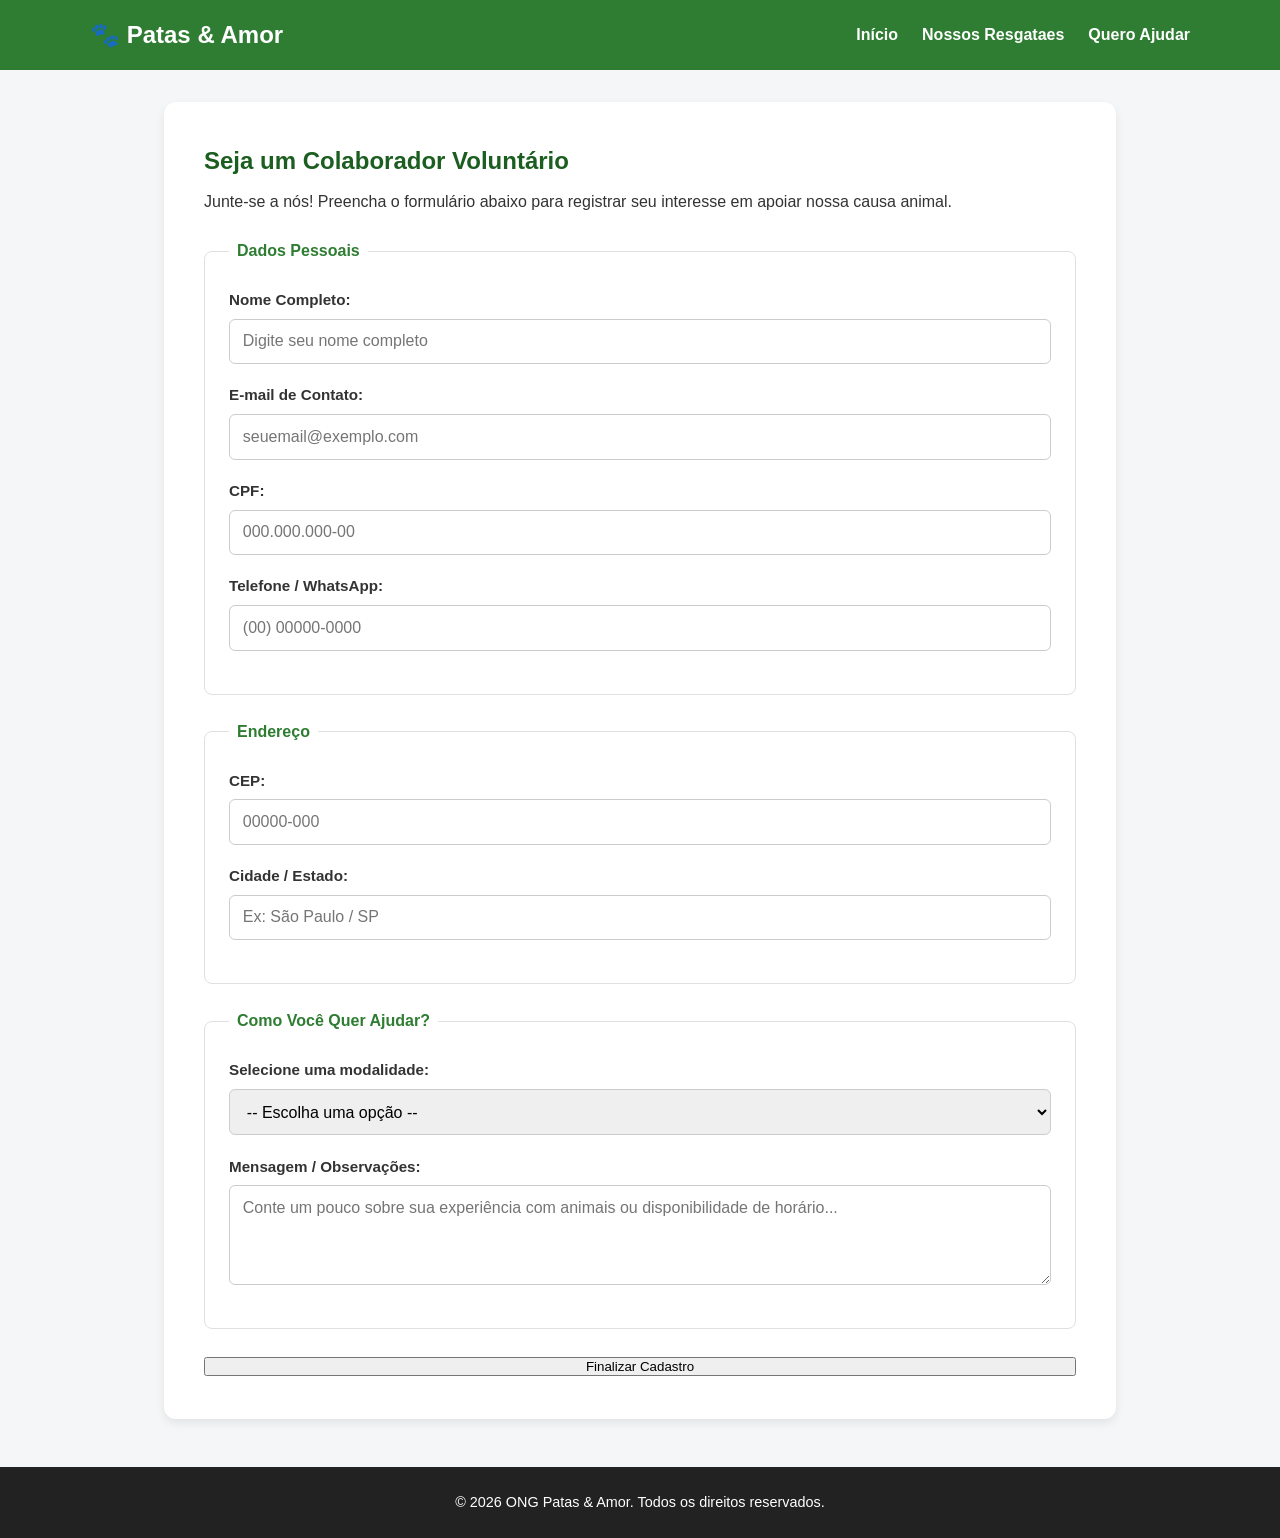
==== cadastro.html @ e6ff06d5 "feat: projeto ONG semantico com mascaras" ====
<!DOCTYPE html>
<html lang="pt-BR">
<head>
    <meta charset="UTF-8">
    <meta name="viewport" content="width=device-width, initial-scale=1.0">
    <title>Cadastro de Voluntário | ONG Patas & Amor</title>
    <link rel="stylesheet" href="css/style.css">
</head>
<body>

    <header>
        <nav>
            <div class="logo">
                <h1>🐾 Patas & Amor</h1>
            </div>
            <ul>
                <li><a href="index.html">Início</a></li>
                <li><a href="projetos.html">Nossos Resgataes</a></li>
                <li><a href="cadastro.html">Quero Ajudar</a></li>
            </ul>
        </nav>
    </header>

    <main>
        <section class="form-section">
            <h1>Seja um Colaborador Voluntário</h1>
            <p>Junte-se a nós! Preencha o formulário abaixo para registrar seu interesse em apoiar nossa causa animal.</p>

            <form id="form-cadastro" action="#" method="POST">
                
                <!-- Dados Pessoais -->
                <fieldset>
                    <legend>Dados Pessoais</legend>

                    <div class="input-group">
                        <label for="nome">Nome Completo:</label>
                        <input type="text" id="nome" name="nome" required minlength="3" placeholder="Digite seu nome completo">
                    </div>

                    <div class="input-group">
                        <label for="email">E-mail de Contato:</label>
                        <input type="email" id="email" name="email" required placeholder="seuemail@exemplo.com">
                    </div>

                    <div class="input-group">
                        <label for="cpf">CPF:</label>
                        <input type="text" id="cpf" name="cpf" required placeholder="000.000.000-00" maxlength="14">
                    </div>

                    <div class="input-group">
                        <label for="telefone">Telefone / WhatsApp:</label>
                        <input type="tel" id="telefone" name="telefone" required placeholder="(00) 00000-0000" maxlength="15">
                    </div>
                </fieldset>

                <!-- Endereço -->
                <fieldset>
                    <legend>Endereço</legend>

                    <div class="input-group">
                        <label for="cep">CEP:</label>
                        <input type="text" id="cep" name="cep" required placeholder="00000-000" maxlength="9">
                    </div>

                    <div class="input-group">
                        <label for="cidade">Cidade / Estado:</label>
                        <input type="text" id="cidade" name="cidade" required placeholder="Ex: São Paulo / SP">
                    </div>
                </fieldset>

                <!-- Tipo de Ajuda -->
                <fieldset>
                    <legend>Como Você Quer Ajudar?</legend>

                    <div class="input-group">
                        <label for="tipo-ajuda">Selecione uma modalidade:</label>
                        <select id="tipo-ajuda" name="tipo-ajuda" required>
                            <option value="">-- Escolha uma opção --</option>
                            <option value="lar-temporario">Ser Lar Temporário (Abrigar cão/gato)</option>
                            <option value="resgate-transporte">Resgate e Transporte de Animais</option>
                            <option value="eventos-feiras">Apoio em Feiras de Adoção</option>
                            <option value="redes-sociais">Divulgação e Redes Sociais</option>
                        </select>
                    </div>

                    <div class="input-group">
                        <label for="mensagem">Mensagem / Observações:</label>
                        <textarea id="mensagem" name="mensagem" rows="4" placeholder="Conte um pouco sobre sua experiência com animais ou disponibilidade de horário..."></textarea>
                    </div>
                </fieldset>

                <button type="submit" class="btn-submit">Finalizar Cadastro</button>
            </form>
        </section>
    </main>

    <footer>
        <p>&copy; 2026 ONG Patas & Amor. Todos os direitos reservados.</p>
    </footer>

    <!-- Script das Máscaras de Entrada -->
    <script src="js/script.js"></script>
</body>
</html>
---- css/style.css ----
/* Resete Básico e Variáveis de Cor */
* {
    margin: 0;
    padding: 0;
    box-sizing: border-box;
    font-family: 'Segoe UI', Tahoma, Geneva, Verdana, sans-serif;
}

:root {
    --cor-principal: #2e7d32;      /* Verde sustentável */
    --cor-secundaria: #1b5e20;     /* Verde escuro */
    --cor-fundo: #f4f6f8;          /* Cinza claro */
    --cor-texto: #333333;
    --cor-cards: #ffffff;
}

body {
    background-color: var(--cor-fundo);
    color: var(--cor-texto);
    line-height: 1.6;
}

/* Cabeçalho e Navegação */
header {
    background-color: var(--cor-principal);
    color: #ffffff;
    padding: 1rem 2rem;
}

nav {
    display: flex;
    justify-content: space-between;
    align-items: center;
    max-width: 1100px;
    margin: 0 auto;
}

nav ul {
    display: flex;
    list-style: none;
    gap: 1.5rem;
}

nav a {
    color: #ffffff;
    text-decoration: none;
    font-weight: 600;
    transition: opacity 0.2s;
}

nav a:hover {
    opacity: 0.8;
}

/* Conteúdo Principal */
main {
    max-width: 1000px;
    margin: 2rem auto;
    padding: 0 1.5rem;
}

/* Seção Hero e Seções Comuns */
.hero {
    background-color: var(--cor-cards);
    padding: 2.5rem 2.5rem 3rem 2.5rem; /* Aumentado o padding inferior para 3rem */
    border-radius: 12px;
    text-align: center;
    box-shadow: 0 4px 6px rgba(0, 0, 0, 0.05);
    margin-bottom: 2.5rem; /* Distância entre o card hero e a seção sobre */
}

.hero h2 {
    color: var(--cor-secundaria);
    margin-bottom: 0.8rem;
}

.sobre, .intro-projetos {
    background-color: var(--cor-cards);
    padding: 2rem;
    border-radius: 12px;
    margin-bottom: 2rem;
    box-shadow: 0 4px 6px rgba(0, 0, 0, 0.05);
}

/* Correção do Título da Seção */
.pilares h2, .lista-projetos h2.titulo-secao {
    grid-column: 1 / -1;
    width: 100%;
    margin-bottom: 1rem;
    color: var(--cor-secundaria);
}

/* Grid de Pilares e Projetos */
.pilares, .lista-projetos {
    display: grid;
    grid-template-columns: repeat(auto-fit, minmax(280px, 1fr));
    gap: 1.5rem;
    margin-bottom: 2rem;
}

.pilar-card, .projeto-card {
    background-color: var(--cor-cards);
    padding: 1.5rem;
    border-radius: 10px;
    border-left: 5px solid var(--cor-principal);
    box-shadow: 0 2px 5px rgba(0, 0, 0, 0.05);
}

.pilar-card h3, .projeto-card h2 {
    margin-bottom: 0.5rem;
    color: var(--cor-secundaria);
}

/* Formulário de Cadastro */
.form-section {
    background-color: var(--cor-cards);
    padding: 2.5rem;
    border-radius: 12px;
    box-shadow: 0 4px 10px rgba(0, 0, 0, 0.08);
}

.form-section h1 {
    color: var(--cor-secundaria);
    margin-bottom: 0.5rem;
}

fieldset {
    border: 1px solid #e0e0e0;
    border-radius: 8px;
    padding: 1.5rem;
    margin: 1.5rem 0;
}

legend {
    font-weight: bold;
    color: var(--cor-principal);
    padding: 0 0.5rem;
}

.input-group {
    display: flex;
    flex-direction: column;
    margin-bottom: 1.2rem;
}

.input-group label {
    font-weight: 600;
    margin-bottom: 0.4rem;
    font-size: 0.95rem;
}

.input-group input, 
.input-group select, 
.input-group textarea {
    padding: 0.8rem;
    border: 1px solid #ccc;
    border-radius: 6px;
    font-size: 1rem;
}

.input-group input:focus, 
.input-group select:focus, 
.input-group textarea:focus {
    outline: none;
    border-color: var(--cor-principal);
    box-shadow: 0 0 5px rgba(46, 125, 50, 0.3);
}

/* Botões */
.btn {
    display: inline-block; /* Garante que o link aceite margens corretamente */
    background-color: var(--cor-principal);
    color: #ffffff;
    padding: 0.8rem 1.8rem;
    border: none;
    border-radius: 6px;
    text-decoration: none;
    font-weight: bold;
    font-size: 1rem;
    cursor: pointer;
    transition: background-color 0.2s;
    margin-top: 1.5rem;    /* Espaço em relação ao texto de cima */
    margin-bottom: 0.5rem; /* Margem de segurança inferior */
}

.btn-submit {
    width: 100%;
}

.btn:hover, .btn-submit:hover {
    background-color: var(--cor-secundaria);
}

/* Rodapé */
footer {
    text-align: center;
    padding: 1.5rem;
    background-color: #222222;
    color: #ffffff;
    margin-top: 3rem;
    font-size: 0.9rem;
}
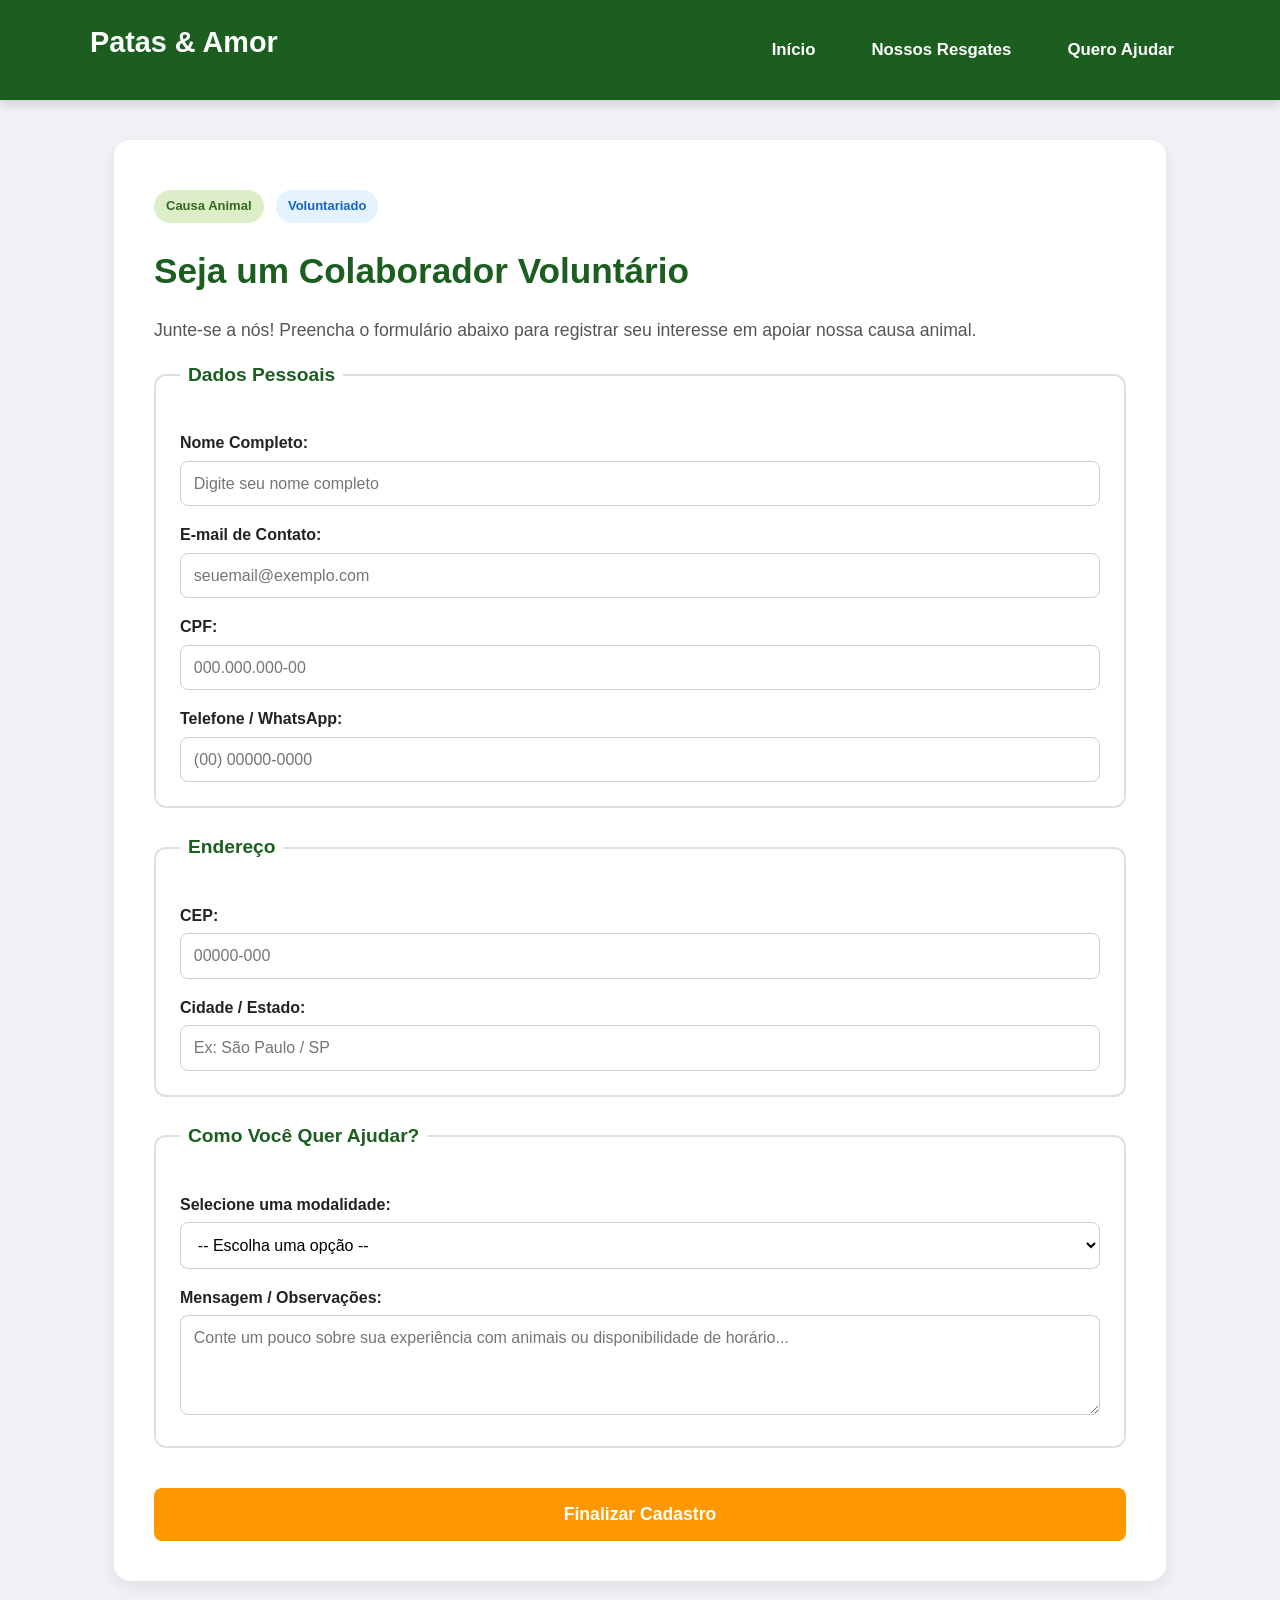
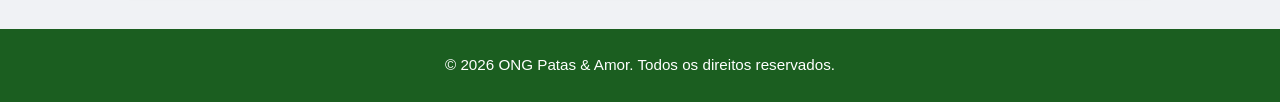
==== commit 0c3a36db: "feat: adiciona validacao de formulario, modal de confirmacao e documentacao readme" ====
--- a/cadastro.html
+++ b/cadastro.html
@@ -11,11 +11,11 @@
     <header>
         <nav>
             <div class="logo">
-                <h1>🐾 Patas & Amor</h1>
+                <h1>Patas & Amor</h1>
             </div>
             <ul>
                 <li><a href="index.html">Início</a></li>
-                <li><a href="projetos.html">Nossos Resgataes</a></li>
+                <li><a href="projetos.html">Nossos Resgates</a></li>
                 <li><a href="cadastro.html">Quero Ajudar</a></li>
             </ul>
         </nav>
@@ -23,8 +23,21 @@
 
     <main>
         <section class="form-section">
+
+            <!-- 1. BADGES (Etiquetas de Categoria no Topo) -->
+            <div class="desafio-badges">
+                <span class="badge badge-sucesso">Causa Animal</span>
+                <span class="badge badge-info">Voluntariado</span>
+            </div>
+
             <h1>Seja um Colaborador Voluntário</h1>
             <p>Junte-se a nós! Preencha o formulário abaixo para registrar seu interesse em apoiar nossa causa animal.</p>
+
+            <!-- 2. ALERTA / TOAST (Caixa de Notificação) -->
+            <!-- ALERTA DE SUCESSO (Inicia oculto) -->
+           <div id="alerta-sucesso" class="alert alert-sucesso hidden">
+                 <strong>Sucesso!</strong> O seu cadastro foi validado e recebido com sucesso.
+             </div>
 
             <form id="form-cadastro" action="#" method="POST">
                 
@@ -92,12 +105,24 @@
                 <button type="submit" class="btn-submit">Finalizar Cadastro</button>
             </form>
         </section>
+
+        <!-- 3. MODAL (Caixa Suspensa) -->
+        <div class="modal-backdrop">
+            <div class="modal-content">
+                <h3>Cadastro Recebido!</h3>
+                <p>Obrigado por se voluntariar! Nossa equipe entrará em contato em breve.</p>
+                <button type="button" class="btn-fechar">Fechar</button>
+            </div>
+        </div>
     </main>
 
     <footer>
         <p>&copy; 2026 ONG Patas & Amor. Todos os direitos reservados.</p>
     </footer>
 
+    <!-- Toast Container para Notificações -->
+<div id="toast" class="toast">Mensagem de teste!</div>
+
     <!-- Script das Máscaras de Entrada -->
     <script src="js/script.js"></script>
 </body>
--- a/css/style.css
+++ b/css/style.css
@@ -1,202 +1,377 @@
-/* Resete Básico e Variáveis de Cor */
+/* ==========================================================================
+   1. CONFIGURAÇÕES GERAIS E CORES
+   ========================================================================== */
+:root {
+  --verde-principal: #1b5e20;
+  --verde-hover: #2e7d32;
+  --fundo-pagina: #f0f2f5;
+  --fundo-card: #ffffff;
+  --texto-principal: #222222;
+  --texto-suave: #555555;
+  --destaque-botao: #ff9800;
+  --destaque-botao-hover: #f57c00;
+}
+
 * {
-    margin: 0;
-    padding: 0;
-    box-sizing: border-box;
-    font-family: 'Segoe UI', Tahoma, Geneva, Verdana, sans-serif;
-}
-
-:root {
-    --cor-principal: #2e7d32;      /* Verde sustentável */
-    --cor-secundaria: #1b5e20;     /* Verde escuro */
-    --cor-fundo: #f4f6f8;          /* Cinza claro */
-    --cor-texto: #333333;
-    --cor-cards: #ffffff;
+  margin: 0;
+  padding: 0;
+  box-sizing: border-box;
 }
 
 body {
-    background-color: var(--cor-fundo);
-    color: var(--cor-texto);
-    line-height: 1.6;
-}
-
-/* Cabeçalho e Navegação */
+  font-family: 'Segoe UI', Tahoma, Geneva, Verdana, sans-serif;
+  background-color: var(--fundo-pagina);
+  color: var(--texto-principal);
+  line-height: 1.6;
+}
+
+/* ==========================================================================
+   2. CABEÇALHO E NAVEGAÇÃO
+   ========================================================================== */
 header {
-    background-color: var(--cor-principal);
-    color: #ffffff;
-    padding: 1rem 2rem;
-}
-
-nav {
-    display: flex;
-    justify-content: space-between;
-    align-items: center;
-    max-width: 1100px;
-    margin: 0 auto;
+  background-color: var(--verde-principal);
+  padding: 1.2rem 2rem;
+  box-shadow: 0 4px 10px rgba(0, 0, 0, 0.15);
+  position: sticky;
+  top: 0;
+  z-index: 100;
+}
+
+header nav {
+  max-width: 1100px;
+  margin: 0 auto;
+  display: flex;
+  justify-content: space-between;
+  align-items: center;
+}
+
+.logo, header h1, header nav > a:first-child {
+  color: #ffffff !important;
+  font-size: 1.8rem;
+  font-weight: bold;
+  text-decoration: none;
+  display: flex;
+  align-items: center;
+  gap: 10px;
 }
 
 nav ul {
-    display: flex;
-    list-style: none;
-    gap: 1.5rem;
+  display: flex;
+  gap: 1.5rem;
+  list-style: none;
 }
 
 nav a {
-    color: #ffffff;
-    text-decoration: none;
-    font-weight: 600;
-    transition: opacity 0.2s;
+  color: #ffffff;
+  text-decoration: none;
+  font-size: 1.05rem;
+  font-weight: 600;
+  padding: 0.5rem 1rem;
+  border-radius: 6px;
+  transition: background-color 0.3s ease;
 }
 
 nav a:hover {
-    opacity: 0.8;
-}
-
-/* Conteúdo Principal */
+  background-color: var(--verde-hover);
+}
+
+/* ==========================================================================
+   3. ESTRUTURA PRINCIPAL E CARDS
+   ========================================================================== */
 main {
-    max-width: 1000px;
-    margin: 2rem auto;
-    padding: 0 1.5rem;
-}
-
-/* Seção Hero e Seções Comuns */
-.hero {
-    background-color: var(--cor-cards);
-    padding: 2.5rem 2.5rem 3rem 2.5rem; /* Aumentado o padding inferior para 3rem */
-    border-radius: 12px;
-    text-align: center;
-    box-shadow: 0 4px 6px rgba(0, 0, 0, 0.05);
-    margin-bottom: 2.5rem; /* Distância entre o card hero e a seção sobre */
-}
-
-.hero h2 {
-    color: var(--cor-secundaria);
-    margin-bottom: 0.8rem;
-}
-
-.sobre, .intro-projetos {
-    background-color: var(--cor-cards);
-    padding: 2rem;
-    border-radius: 12px;
-    margin-bottom: 2rem;
-    box-shadow: 0 4px 6px rgba(0, 0, 0, 0.05);
-}
-
-/* Correção do Título da Seção */
-.pilares h2, .lista-projetos h2.titulo-secao {
-    grid-column: 1 / -1;
-    width: 100%;
-    margin-bottom: 1rem;
-    color: var(--cor-secundaria);
-}
-
-/* Grid de Pilares e Projetos */
-.pilares, .lista-projetos {
-    display: grid;
-    grid-template-columns: repeat(auto-fit, minmax(280px, 1fr));
-    gap: 1.5rem;
-    margin-bottom: 2rem;
-}
-
-.pilar-card, .projeto-card {
-    background-color: var(--cor-cards);
-    padding: 1.5rem;
-    border-radius: 10px;
-    border-left: 5px solid var(--cor-principal);
-    box-shadow: 0 2px 5px rgba(0, 0, 0, 0.05);
-}
-
-.pilar-card h3, .projeto-card h2 {
-    margin-bottom: 0.5rem;
-    color: var(--cor-secundaria);
-}
-
-/* Formulário de Cadastro */
-.form-section {
-    background-color: var(--cor-cards);
-    padding: 2.5rem;
-    border-radius: 12px;
-    box-shadow: 0 4px 10px rgba(0, 0, 0, 0.08);
-}
-
-.form-section h1 {
-    color: var(--cor-secundaria);
-    margin-bottom: 0.5rem;
-}
-
+  max-width: 1100px;
+  margin: 2.5rem auto;
+  padding: 0 1.5rem;
+}
+
+section {
+  background-color: var(--fundo-card);
+  padding: 2.5rem;
+  border-radius: 16px;
+  box-shadow: 0 6px 18px rgba(0, 0, 0, 0.08);
+  margin-bottom: 2rem;
+}
+
+h1 {
+  color: var(--verde-principal);
+  font-size: 2.2rem;
+  margin-bottom: 1rem;
+}
+
+h2 {
+  color: var(--verde-principal);
+  font-size: 1.6rem;
+  margin-bottom: 1rem;
+  border-bottom: 3px solid var(--fundo-pagina);
+  padding-bottom: 0.5rem;
+}
+
+p {
+  color: var(--texto-suave);
+  font-size: 1.1rem;
+  margin-bottom: 1rem;
+}
+
+img {
+  width: 100%;
+  max-height: 450px;
+  object-fit: cover;
+  border-radius: 12px;
+  margin: 1.5rem 0;
+  box-shadow: 0 4px 12px rgba(0, 0, 0, 0.1);
+}
+
+.grid-cards, article {
+  background-color: #f9fbf9;
+  border: 1px solid #e0e0e0;
+  border-left: 6px solid var(--verde-principal);
+  padding: 1.5rem;
+  border-radius: 12px;
+  margin-top: 1.2rem;
+  box-shadow: 0 3px 8px rgba(0, 0, 0, 0.04);
+}
+
+/* ==========================================================================
+   4. FORMULÁRIO DE CADASTRO (cadastro.html)
+   ========================================================================== */
 fieldset {
-    border: 1px solid #e0e0e0;
-    border-radius: 8px;
-    padding: 1.5rem;
-    margin: 1.5rem 0;
+  border: 2px solid #e0e0e0;
+  border-radius: 12px;
+  padding: 1.5rem;
+  margin-bottom: 1.5rem;
 }
 
 legend {
-    font-weight: bold;
-    color: var(--cor-principal);
-    padding: 0 0.5rem;
-}
-
-.input-group {
-    display: flex;
-    flex-direction: column;
-    margin-bottom: 1.2rem;
-}
-
-.input-group label {
-    font-weight: 600;
-    margin-bottom: 0.4rem;
-    font-size: 0.95rem;
-}
-
-.input-group input, 
-.input-group select, 
-.input-group textarea {
-    padding: 0.8rem;
-    border: 1px solid #ccc;
-    border-radius: 6px;
-    font-size: 1rem;
-}
-
-.input-group input:focus, 
-.input-group select:focus, 
-.input-group textarea:focus {
-    outline: none;
-    border-color: var(--cor-principal);
-    box-shadow: 0 0 5px rgba(46, 125, 50, 0.3);
-}
-
-/* Botões */
-.btn {
-    display: inline-block; /* Garante que o link aceite margens corretamente */
-    background-color: var(--cor-principal);
-    color: #ffffff;
-    padding: 0.8rem 1.8rem;
-    border: none;
-    border-radius: 6px;
-    text-decoration: none;
-    font-weight: bold;
-    font-size: 1rem;
-    cursor: pointer;
-    transition: background-color 0.2s;
-    margin-top: 1.5rem;    /* Espaço em relação ao texto de cima */
-    margin-bottom: 0.5rem; /* Margem de segurança inferior */
-}
-
-.btn-submit {
-    width: 100%;
-}
-
-.btn:hover, .btn-submit:hover {
-    background-color: var(--cor-secundaria);
-}
-
-/* Rodapé */
+  font-weight: bold;
+  color: var(--verde-principal);
+  font-size: 1.2rem;
+  padding: 0 0.5rem;
+}
+
+label {
+  display: block;
+  margin-top: 1rem;
+  margin-bottom: 0.3rem;
+  font-weight: 600;
+  color: var(--texto-principal);
+}
+
+input, select, textarea {
+  width: 100%;
+  padding: 0.8rem;
+  border: 1px solid #ccc;
+  border-radius: 8px;
+  font-size: 1rem;
+  font-family: inherit;
+  background-color: #ffffff;
+}
+
+input:focus, select:focus, textarea:focus {
+  outline: none;
+  border-color: var(--verde-principal);
+  box-shadow: 0 0 0 3px rgba(27, 94, 32, 0.2);
+}
+
+button, .btn-submit {
+  background-color: var(--destaque-botao);
+  color: #ffffff;
+  border: none;
+  padding: 1rem 2rem;
+  font-size: 1.1rem;
+  font-weight: bold;
+  border-radius: 8px;
+  cursor: pointer;
+  transition: background-color 0.3s ease;
+  width: 100%;
+  margin-top: 1rem;
+}
+
+button:hover, .btn-submit:hover {
+  background-color: var(--destaque-botao-hover);
+}
+
+a.btn-primary {
+  display: inline-block;
+  background-color: var(--destaque-botao);
+  color: #ffffff !important;
+  padding: 0.85rem 1.8rem;
+  font-size: 1.1rem;
+  font-weight: bold;
+  text-decoration: none;
+  border-radius: 8px;
+  box-shadow: 0 4px 10px rgba(0, 0, 0, 0.15);
+  transition: background-color 0.3s ease, transform 0.2s ease, box-shadow 0.2s ease;
+  margin-top: 1rem;
+}
+
+a.btn-primary:hover {
+  background-color: var(--destaque-botao-hover);
+  transform: translateY(-2px);
+  box-shadow: 0 6px 14px rgba(0, 0, 0, 0.2);
+}
+
+/* ==========================================================================
+   5. COMPONENTES VISUAIS (BADGES, ALERTA E MODAL)
+   ========================================================================== */
+
+/* Badges (Etiquetas) */
+.desafio-badges {
+  margin-top: 10px;
+  margin-bottom: 20px;
+}
+
+.badge {
+  padding: 6px 12px;
+  border-radius: 20px;
+  font-size: 13px;
+  font-weight: bold;
+  display: inline-block;
+  margin-right: 8px;
+}
+
+.badge-sucesso {
+  background-color: #dcedc8;
+  color: #33691e;
+}
+
+.badge-info {
+  background-color: #e3f2fd;
+  color: #1565c0;
+}
+
+/* Alerta / Toast */
+.alert {
+  padding: 15px 20px;
+  border-radius: 6px;
+  margin-bottom: 25px;
+  font-size: 14px;
+  border-left: 5px solid;
+}
+
+.alert-sucesso {
+  background-color: #d4edda;
+  color: #155724;
+  border-color: #c3e6cb;
+  border-left-color: #28a745;
+}
+
+/* Modal (Popup Centralizado) */
+.modal-backdrop {
+  position: fixed;
+  top: 0;
+  left: 0;
+  width: 100vw;
+  height: 100vh;
+  background-color: rgba(0, 0, 0, 0.6);
+  display: flex; /* Alterne para 'none' via JS ou CSS para ocultar */
+  align-items: center;
+  justify-content: center;
+  z-index: 9999;
+}
+
+.modal-backdrop {
+  position: fixed;
+  top: 0;
+  left: 0;
+  width: 100vw;
+  height: 100vh;
+  background-color: rgba(0, 0, 0, 0.6);
+  display: none; /* <--- Oculta por padrão para não travar a tela */
+  align-items: center;
+  justify-content: center;
+  z-index: 9999;
+}
+
+.modal-backdrop.active {
+  display: flex; /* Exibe o modal apenas quando ativado */
+}
+
+.modal-content {
+  background: #ffffff;
+  padding: 30px;
+  border-radius: 10px;
+  text-align: center;
+  max-width: 450px;
+  width: 90%;
+  box-shadow: 0 8px 30px rgba(0, 0, 0, 0.3);
+  border: 2px solid var(--verde-principal);
+}
+
+.modal-content h3 {
+  margin-top: 0;
+  color: var(--verde-principal);
+  font-size: 22px;
+}
+
+.modal-content p {
+  color: #333333;
+  font-size: 15px;
+  margin: 15px 0;
+}
+
+.btn-fechar {
+  background-color: var(--verde-principal);
+  color: #ffffff;
+  border: none;
+  padding: 10px 20px;
+  border-radius: 5px;
+  cursor: pointer;
+  font-weight: bold;
+  font-size: 14px;
+  width: 100%;
+  margin-top: 0;
+  transition: background-color 0.3s;
+}
+
+.btn-fechar:hover {
+  background-color: #0c3d0f;
+}
+
+/* ==========================================================================
+   6. RODAPÉ
+   ========================================================================== */
 footer {
-    text-align: center;
-    padding: 1.5rem;
-    background-color: #222222;
-    color: #ffffff;
-    margin-top: 3rem;
-    font-size: 0.9rem;
+  background-color: var(--verde-principal);
+  color: #ffffff;
+  text-align: center;
+  padding: 1.5rem;
+  margin-top: 3rem;
+}
+
+footer p {
+  color: #ffffff;
+  margin: 0;
+  font-size: 0.95rem;
+}
+
+/* Esconde elementos ocultos */
+.hidden {
+  display: none !important;
+}
+
+/* Estilo do Toast (Notificação Flutuante) */
+.toast {
+  visibility: hidden;
+  min-width: 280px;
+  background-color: var(--cor-principal, #1b5e20);
+  color: #ffffff;
+  text-align: center;
+  border-radius: 8px;
+  padding: 14px 20px;
+  position: fixed;
+  z-index: 1000;
+  right: 20px;
+  bottom: 30px;
+  font-size: 0.95rem;
+  font-weight: 500;
+  box-shadow: 0 4px 12px rgba(0, 0, 0, 0.2);
+  opacity: 0;
+  transition: opacity 0.3s ease, bottom 0.3s ease, visibility 0.3s;
+}
+
+/* Classe ativa exibida via JavaScript */
+.toast.show {
+  visibility: visible;
+  opacity: 1;
+  bottom: 40px;
 }
